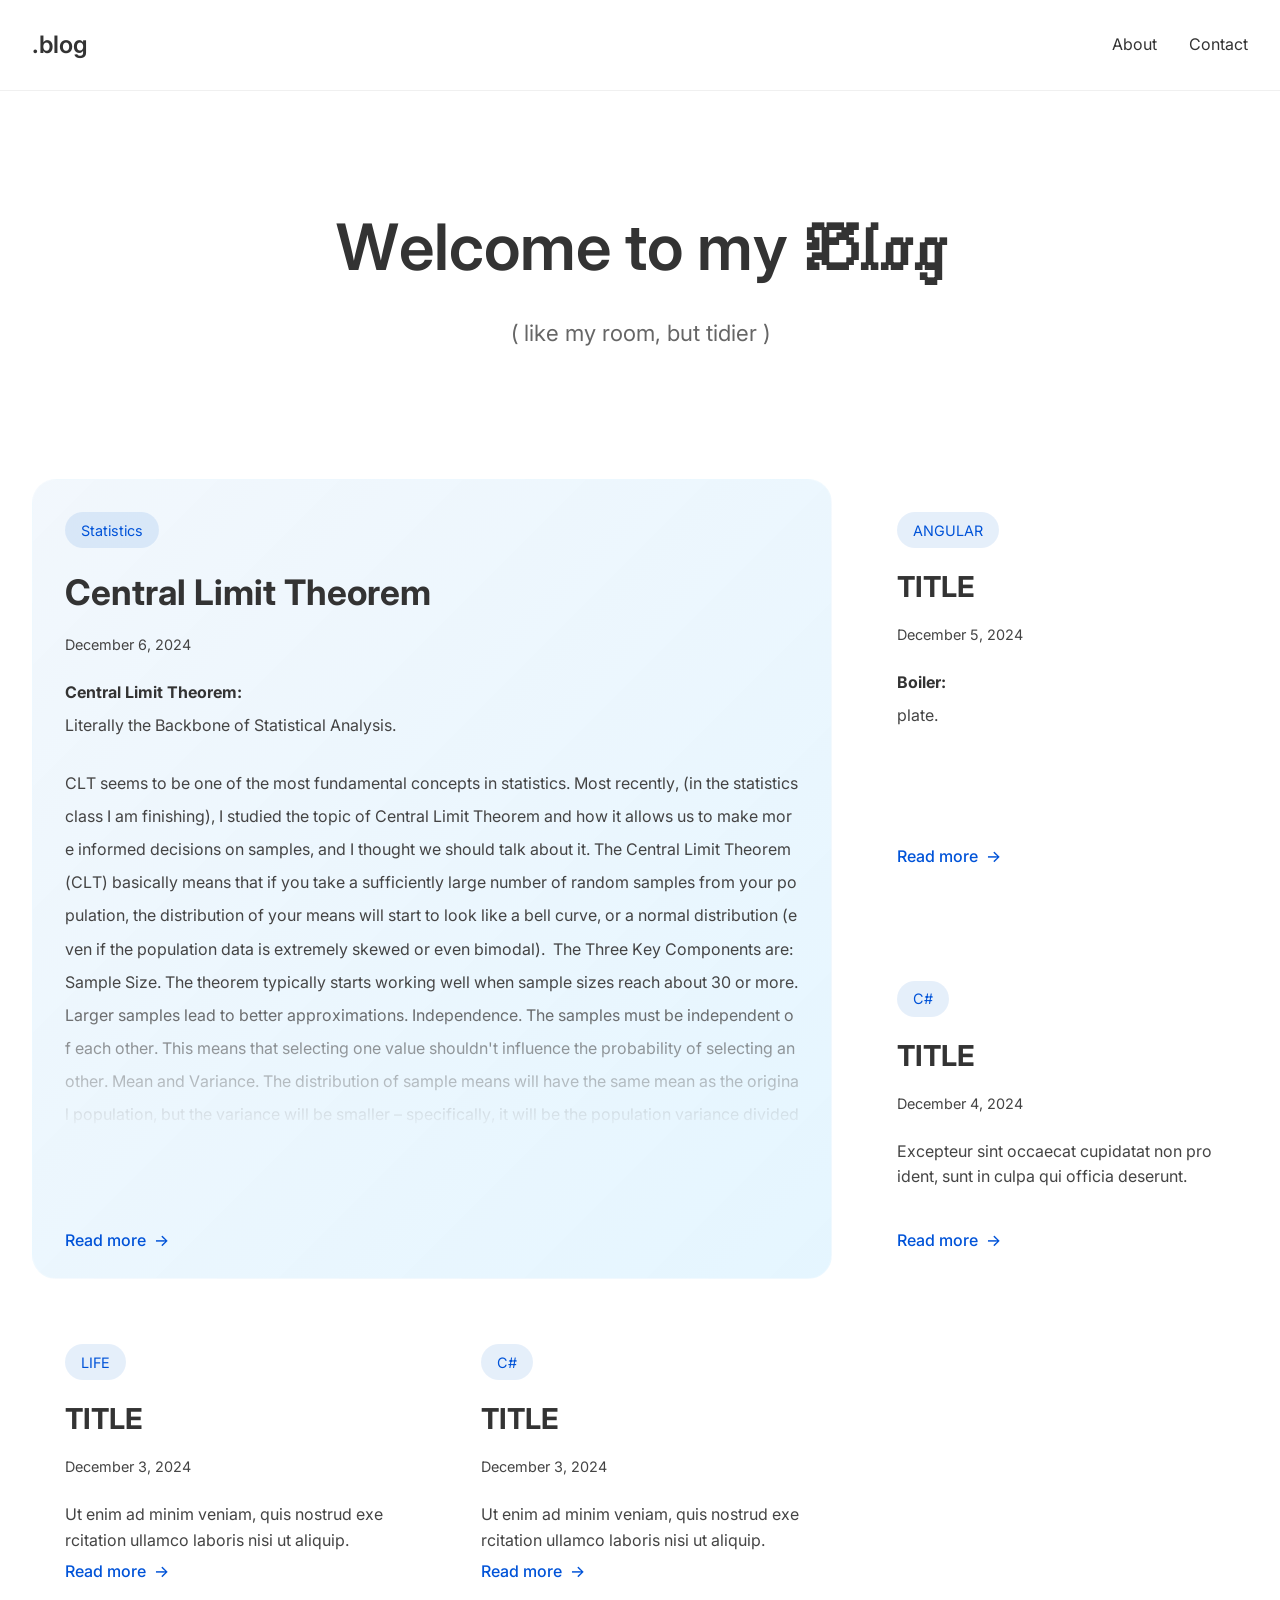
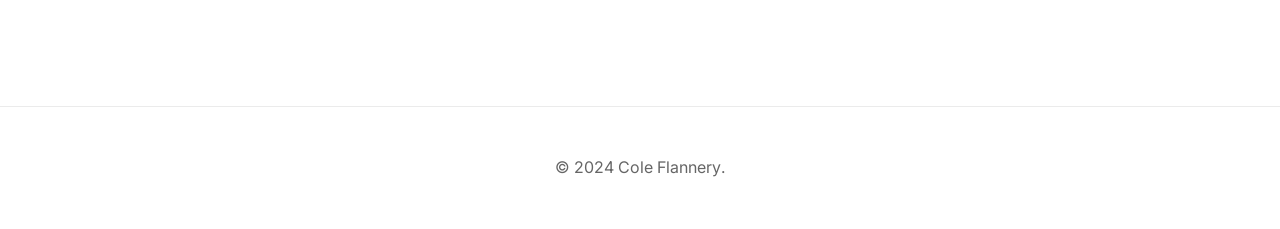
==== index.html @ 6cb51353 "fixed filetree" ====
<!DOCTYPE html>
<html lang="en">
<head>
    <meta charset="UTF-8">
    <meta name="viewport" content="width=device-width, initial-scale=1.0">
    <title>Cole Flannery</title>
    <link rel="stylesheet" href="index.css">
    <link rel="preconnect" href="https://fonts.googleapis.com">
    <link rel="preconnect" href="https://fonts.gstatic.com" crossorigin>
    <link href="https://fonts.googleapis.com/css2?family=Inter:wght@300;400;500;600&display=swap" rel="stylesheet">
    <link href="https://fonts.googleapis.com/css2?family=Jacquarda+Bastarda+9&family=Roboto:ital,wght@0,100;0,300;0,400;0,500;0,700;0,900;1,100;1,300;1,400;1,500;1,700;1,900&display=swap" rel="stylesheet">
</head>
<body>
    <div class="loader-wrapper">
        <div class="loader"></div>
    </div>
    
    <nav>
        <div class="nav-content">
            <h3 class="logo">.blog</h3>
            <div class="nav-links">
                <a href="#" class="nav-link">About</a>
                <a href="#" class="nav-link">Contact</a>
            </div>
        </div>
    </nav>

    <header>
        <h1 class="title">Welcome to my <span class="pixel-font">Blog</span></h1>
        <p class="subtitle">( like my room, but tidier )</p>
    </header>

    <main class="bento-grid">
        <article class="post featured">
            <span class="post-category">Statistics</span>
            <h2>Central Limit Theorem</h2>
            <p class="date">December 6, 2024</p>
            <span class="post-body">
                <h4>Central Limit Theorem:</h4> <p>Literally the Backbone of Statistical Analysis.</p>
                <p>CLT seems to be one of the most fundamental concepts in statistics. Most recently, (in the statistics class I am finishing), I studied the topic of Central Limit Theorem and how it allows us to make more informed decisions on samples, and I thought we should talk about it.
                The Central Limit Theorem (CLT) basically means that if you take a sufficiently large number of random samples from your population, the distribution of your means will start to look like a bell curve, or a normal distribution (even if the population data is extremely skewed or even bimodal). 
                The Three Key Components are: 
                Sample Size. The theorem typically starts working well when sample sizes reach about 30 or more. Larger samples lead to better approximations.
                Independence. The samples must be independent of each other. This means that selecting one value shouldn't influence the probability of selecting another.
                Mean and Variance. The distribution of sample means will have the same mean as the original population, but the variance will be smaller – specifically, it will be the population variance divided by the sample size.
                CLT  forms the foundation for Statistical inference, Hypothesis testing, and Confidence intervals. All of which are super important for general data analysis.
                Consider a quality control engineer at a manufacturing plant. They can't test every product, but by understanding the CLT, they can test random samples and make reliable speculations about the population. This can obviously be used in a plethora of fields.
                What makes the CLT truly remarkable is its universality. Whether you're measuring heights, test scores, or stock prices, the theorem holds true. This universality has led mathematician David Pollard to call it "probably the most important theorem in statistics."
                Check out this video, it helped me come to a better understanding of CLT. 
                https://www.youtube.com/embed/zeJD6dqJ5lo</p>
            </span>
            <a href="#" class="read-more">Read more</a>
        </article>

        <article class="post">
            <span class="post-category">ANGULAR</span>
            <h2>TITLE</h2>
            <p class="date">December 5, 2024</p>
            <span class="post-body">
                <h4>Boiler:</h4> <p>plate.</p>
                <p>Excepteur sint occaecat cupidatat non proident, sunt in culpa qui officia deserunt.</p>
            </span>
            <a href="#" class="read-more">Read more</a>
        </article>

        <article class="post">
            <span class="post-category">C#</span>
            <h2>TITLE</h2>
            <p class="date">December 4, 2024</p>
            <p>Excepteur sint occaecat cupidatat non proident, sunt in culpa qui officia deserunt.</p>
            <a href="#" class="read-more">Read more</a>
        </article>

        <article class="post">
            <span class="post-category">LIFE</span>
            <h2>TITLE</h2>
            <p class="date">December 3, 2024</p>
            <p>Ut enim ad minim veniam, quis nostrud exercitation ullamco laboris nisi ut aliquip.</p>
            <a href="#" class="read-more">Read more</a>
        </article>

        <article class="post">
            <span class="post-category">C#</span>
            <h2>TITLE</h2>
            <p class="date">December 3, 2024</p>
            <p>Ut enim ad minim veniam, quis nostrud exercitation ullamco laboris nisi ut aliquip.</p>
            <a href="#" class="read-more">Read more</a>
        </article>
        
    </main>

    <footer>
        <p>© 2024 Cole Flannery.</p>
    </footer>

    <script src="script.js"></script>
</body>
</html>
---- index.css ----
:root {
    --primary-color: #000000;
    --background-color: #ffffff;
    --text-color: #333333;
    --accent-color: #0053d8;
    --secondary-accent: #2499ff;
    --card-background: rgba(255, 255, 255, 0.4);
    --transition-speed: 0.3s;
    --ease-out-expo: cubic-bezier(0.19, 1, 0.22, 1);
}

* {
    margin: 0;
    padding: 0;
    box-sizing: border-box;
    -webkit-touch-callout: none; /* iOS Safari */
    -webkit-user-select: none; /* Safari */
    -khtml-user-select: none; /* Konqueror HTML */
    -moz-user-select: none; /* Old versions of Firefox */
    -ms-user-select: none; /* Internet Explorer/Edge */
    user-select: none; /* Non-prefixed version, currently supported by Chrome, Edge, Opera and Firefox */
}

.loader-wrapper {
    position: fixed;
    top: 0;
    left: 0;
    width: 100%;
    height: 100%;
    background: var(--background-color);
    display: flex;
    justify-content: center;
    align-items: center;
    z-index: 1000;
}

.loader-wrapper.fade-out {
    opacity: 0;
    visibility: hidden;
    transition: opacity 0.8s var(--ease-out-expo), visibility 0.8s;
}

.loader {
    width: 40px;
    height: 40px;
    border: 2px solid transparent;
    border-top-color: var(--accent-color);
    border-radius: 50%;
    animation: spin 1s linear infinite;
}

body {
    font-family: 'Inter', -apple-system, BlinkMacSystemFont, sans-serif;
    line-height: 1.6;
    color: var(--text-color);
    background-color: var(--background-color);
    overflow-x: hidden;
}

::-webkit-scrollbar {
    width: 10px;
    height: 10px;
}

::-webkit-scrollbar-track {
    background: transparent;
    border-radius: 8px;
}

::-webkit-scrollbar-thumb {
    background: rgba(0, 0, 0, 0.1);
    border-radius: 8px;
    border: 3px solid white;
    transition: all 0.3s var(--ease-out-expo);
}

::-webkit-scrollbar-thumb:hover {
    background: rgba(0, 102, 204, 0.3);
}

/* Firefox Scrollbar */
* {
    scrollbar-width: thin;
    scrollbar-color: rgba(0, 0, 0, 0.1) transparent;
}

::-webkit-scrollbar-thumb:active {
    background: var(--accent-color);
}

@media (hover: hover) {
    body:not(:hover)::-webkit-scrollbar-thumb {
        opacity: 0;
    }
    
    body:not(:hover) {
        scrollbar-color: transparent transparent;
    }
}

@media (prefers-color-scheme: dark) {
    ::-webkit-scrollbar-thumb {
        border-color: var(--background-color);
        background: rgba(255, 255, 255, 0.1);
    }
    
    ::-webkit-scrollbar-thumb:hover {
        background: rgba(255, 255, 255, 0.2);
    }
    
    ::-webkit-scrollbar-thumb:active {
        background: var(--secondary-accent);
    }
}

nav {
    position: fixed;
    top: 0;
    width: 100%;
    background: rgba(255, 255, 255, 0.8);
    backdrop-filter: blur(20px) saturate(180%);
    -webkit-backdrop-filter: blur(20px) saturate(180%);
    z-index: 100;
    border-bottom: 1px solid rgba(0, 0, 0, 0.06);
}

.nav-content {
    max-width: 1400px;
    margin: 0 auto;
    padding: 1.5rem 2rem;
    display: flex;
    justify-content: space-between;
    align-items: center;
}

.logo {
    font-size: 1.5rem;
    font-weight: 600;
    opacity: 0;
    animation: fadeIn 0.8s var(--ease-out-expo) 0.5s forwards;
}

.nav-links {
    display: flex;
    gap: 2rem;
}

.nav-link {
    color: var(--text-color);
    text-decoration: none;
    position: relative;
    padding: 0.5rem 0;
    opacity: 0;
    animation: fadeIn 0.8s var(--ease-out-expo) forwards;
    animation-delay: calc(0.7s + (var(--index) * 0.1s));
}

.nav-link::after {
    content: '';
    position: absolute;
    bottom: 0;
    left: 0;
    width: 100%;
    height: 1px;
    background: var(--accent-color);
    transform: scaleX(0);
    transform-origin: right;
    transition: transform 0.6s var(--ease-out-expo);
}

.nav-link:hover::after {
    transform: scaleX(1);
    transform-origin: left;
}

header {
    margin-top: 100px;
    padding: 6rem 2rem;
    text-align: center;
}

.title {
    font-size: 4rem;
    font-weight: 600;
    margin-bottom: 1rem;
    opacity: 0;
    animation: fadeUp 1s var(--ease-out-expo) 1s forwards;
}

.pixel-font {
        font-family: "Jacquarda Bastarda 9", serif;
        line-height: 1.6;
        color: var(--text-color);
        background-color: var(--background-color);
        font-weight: 900;
}

.subtitle {
    font-size: 1.4rem;
    color: #666;
    opacity: 0;
    animation: fadeUp 1s var(--ease-out-expo) 1.2s forwards;
}

.bento-grid {
    max-width: 1400px;
    margin: 0 auto;
    padding: 2rem;
    display: grid;
    grid-template-columns: repeat(auto-fit, minmax(300px, 1fr));
    gap: 2rem;
    grid-auto-flow: dense;
}

.post {
    background: var(--card-background);
    border-radius: 24px;
    padding: 2rem;
    position: relative;
    transition: all 0.6s var(--ease-out-expo);
    opacity: 0;
    transform: translateY(30px);
    backdrop-filter: blur(10px);
    border: 1px solid rgba(255, 255, 255, 0.2);
    max-height: 300px;
    overflow: hidden;
}

.post.visible {
    opacity: 1;
    transform: translateY(0);
    max-height: 26em;
}

.post.featured {
    grid-column: span 2;
    grid-row: span 2;
    background: linear-gradient(
        135deg,
        rgba(0, 102, 204, 0.05),
        rgba(0, 164, 255, 0.1)
    );
    max-height: 800px;
}

.post-category {
    display: inline-block;
    padding: 0.4rem 1rem;
    border-radius: 20px;
    background: rgba(0, 102, 204, 0.1);
    color: var(--accent-color);
    font-size: 0.9rem;
    margin-bottom: 1rem;
}

.post-body {
    -webkit-mask-image: linear-gradient(to bottom, black 40%, transparent 60%);
    mask-image: linear-gradient(to bottom, black 40%, transparent 60%);
}
 
 .post-body * {
    white-space: normal;
    word-wrap: break-word;
    overflow-wrap: break-word;
    hyphens: auto;
    overflow: hidden;
    padding: 0;
    margin: 0;
 }

.post h2 {
    font-size: 1.8rem;
    margin-bottom: 0.8rem;
    transition: transform 0.6s var(--ease-out-expo);
}

.post.featured h2 {
    font-size: 2.2rem;
}

.date {
    color: #666;
    margin-bottom: 1rem;
    font-size: 0.9rem;
}

.post p {
    color: #444;
    margin-bottom: 1.5rem;
}

.read-more {
    position: absolute;
    bottom: 0;
    width: 100%;
    height: 50px;
    z-index: 1;
    align-items: center;
    color: var(--accent-color);
    text-decoration: none;
    font-weight: 500;
    transition: transform 0.6s var(--ease-out-expo);
}

.read-more::after {
    content: '→';
    margin-left: 0.5rem;
    transition: transform 0.6s var(--ease-out-expo);
}

.post:hover {
    transform: translateY(-8px);
    box-shadow: 
        0 8px 12px rgba(0, 0, 0, 0.03),
        0 20px 40px rgba(0, 0, 0, 0.06);
}

.post:hover .read-more::after {
    transform: translateX(5px);
}

footer {
    text-align: center;
    padding: 3rem 2rem;
    color: #666;
    border-top: 1px solid rgba(0, 0, 0, 0.08);
    margin-top: 4rem;
}

.blog-modal {
    position: fixed;
    top: 0;
    left: 0;
    width: 100%;
    height: 100%;
    z-index: 1000;
    opacity: 0;
    visibility: hidden;
    transition: opacity 0.3s ease, visibility 0.3s ease;
}

.blog-modal.active {
    opacity: 1;
    visibility: visible;
}

.modal-overlay {
    position: absolute;
    top: 0;
    left: 0;
    width: 100%;
    height: 100%;
    background: rgba(0, 0, 0, 0.3);
    backdrop-filter: blur(8px);
}

.modal-container {
    position: absolute;
    top: 50%;
    left: 50%;
    width: 90%;
    max-width: 60vw;
    min-height: 90vh;
    max-height: 90vh;
    background: white;
    border-radius: 24px;
    transform: translate(-50%, -45%) scale(0.95);
    opacity: 0;
    transition: all 0.3s cubic-bezier(0.19, 1, 0.22, 1);
    overflow-y: auto;
    box-shadow: 0 10px 40px rgba(0, 0, 0, 0.1);
}

.modal-container.active {
    transform: translate(-50%, -50%) scale(1);
    opacity: 1;
    overflow-x: hidden;
    overflow-y: auto;
    -ms-overflow-style: none;  /* Internet Explorer 10+ */
    scrollbar-width: none;  /* Firefox */
}

.modal-container.active::-webkit-scrollbar { 
    display: none;  /* Safari and Chrome */
}

.modal-header {
    position: sticky;
    top: 0;
    z-index: 10;
    display: flex;
    justify-content: flex-end;
    padding: 1rem;
    margin: -2rem -2rem 0 -2rem;
    background: rgba(255, 255, 255, 0.8);
    backdrop-filter: blur(8px);
    border-top-left-radius: 24px;
    border-top-right-radius: 24px;
}

.modal-close {
    background: none;
    border: none;
    font-size: 2rem;
    padding-right: 3.2rem;
    cursor: pointer;
    width: 40px;
    height: 40px;
    display: flex;
    align-items: center;
    justify-content: center;
    color: #666;
    transition: all 0.3s ease;
    border-radius: 50%;
}

.modal-content {
    margin-top: 1rem;
    padding: 2rem;
}

.blog-post {
    max-width: 100%;
    overflow-x: hidden;
    overflow-y: auto;
}

.blog-header {
    margin: 2rem;
    padding: 0;
}

.blog-header h1 {
    font-size: 2.5rem;
    font-weight: 600;
    color: var(--text-color);
}

.blog-body {
    font-size: 1.1rem;
    line-height: 1.7;
    color: var(--text-color);
    overflow-x: hidden;
    overflow-y: auto;
}

.blog-body img {
    width: 100%;
    height: auto;
    border-radius: 12px;
    margin: 2rem 0;
}


.modal-container::-webkit-scrollbar {
    width: 8px;
}

.modal-container::-webkit-scrollbar-track {
    background: transparent;
}

.modal-container::-webkit-scrollbar-thumb {
    background: rgba(0, 0, 0, 0.1);
    border-radius: 4px;
}

.modal-container::-webkit-scrollbar-thumb:hover {
    background: rgba(0, 0, 0, 0.2);
}

@media (max-width: 768px) {
    .modal-container {
        width: 95%;
        padding: 1rem;
    }

    .modal-header {
        margin: -1rem -1rem 0 -1rem;
        padding: 0.5rem;
    }
    
    .modal-content {
        padding: 0 1rem;
    }

    .blog-header h1 {
        font-size: 2rem;
    }
}

@keyframes modalContentFade {
    from {
        opacity: 0;
        transform: translateY(20px);
    }
    to {
        opacity: 1;
        transform: translateY(0);
    }
}

.modal-content {
    animation: modalContentFade 0.3s ease-out forwards;
}

@keyframes fadeIn {
    to { opacity: 1; }
}

@keyframes fadeUp {
    from {
        opacity: 0;
        transform: translateY(20px);
    }
    to {
        opacity: 1;
        transform: translateY(0);
    }
}

@keyframes spin {
    to { transform: rotate(360deg); }
}

@media (max-width: 768px) {
    .nav-content {
        flex-direction: column;
        gap: 1rem;
    }

    .nav-links {
        flex-direction: column;
        text-align: center;
        gap: 1rem;
    }

    .title {
        font-size: 2.5rem;
    }

    .bento-grid {
        grid-template-columns: 1fr;
        word-wrap: normal;
    }

    .post.featured {
        grid-column: auto;
        grid-row: auto;
    }
}

.hover-letter {
    display: inline-block;
    cursor: default;
    transition: color 0.3s ease;
    transform-origin: bottom center;
}

.hover-letter:hover {
    animation: infiniteWiggle 1s ease-in-out infinite;
    color: var(--accent-color);
}

@keyframes infiniteWiggle {
    0%, 100% { 
        transform: translateY(-2px) rotate(0deg);
    }
    25% { 
        transform: translateY(-2px) rotate(-3deg) scale(1.1);
    }
    75% { 
        transform: translateY(-2px) rotate(3deg) scale(1.1);
    }
}

.hover-letter:hover ~ .hover-letter {
    animation-delay: 0.1s;
}

.hover-letter:hover ~ .hover-letter ~ .hover-letter {
    animation-delay: 0.2s;
}

/* performance optimization */
.hover-letter {
    will-change: transform;
    backface-visibility: hidden;
}

/* disable on reduced motion preference */
@media (prefers-reduced-motion: reduce) {
    .hover-letter:hover {
        animation: none;
        transform: translateY(-1px);
    }
}

/* disable on mobile/touch devices */
@media (hover: none) {
    .hover-letter {
        display: inline;
    }
    .hover-letter:hover {
        animation: none;
        transform: none;
    }
}

::selection {
    background: var(--accent-color);
    color: white;
}
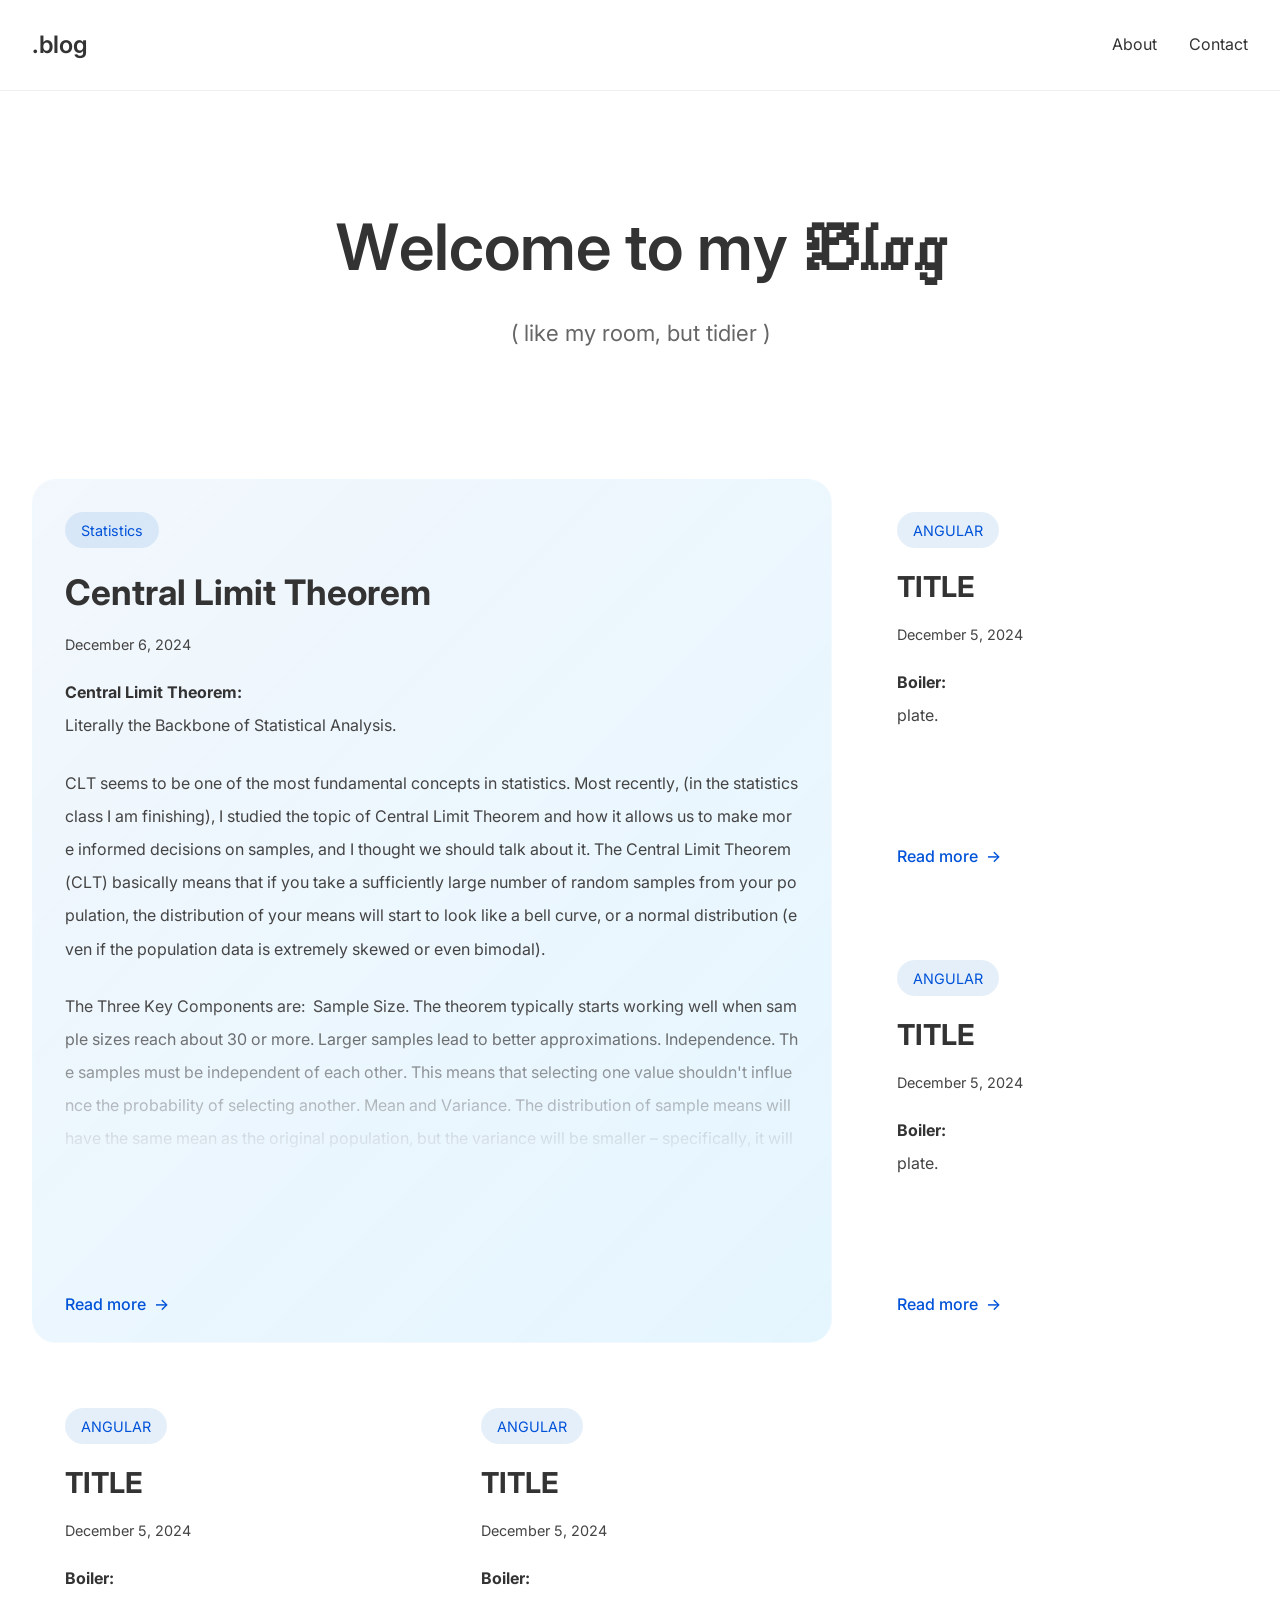
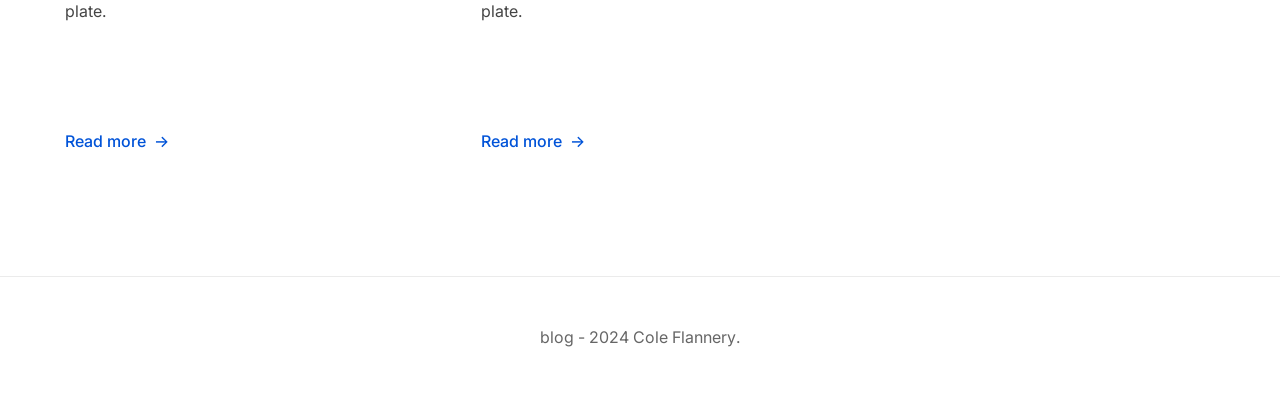
==== commit 46f4abb4: "Sizing fixes." ====
--- a/index.html
+++ b/index.html
@@ -3,7 +3,7 @@
 <head>
     <meta charset="UTF-8">
     <meta name="viewport" content="width=device-width, initial-scale=1.0">
-    <title>Cole Flannery</title>
+    <title>.blog</title>
     <link rel="stylesheet" href="index.css">
     <link rel="preconnect" href="https://fonts.googleapis.com">
     <link rel="preconnect" href="https://fonts.gstatic.com" crossorigin>
@@ -35,19 +35,32 @@
             <span class="post-category">Statistics</span>
             <h2>Central Limit Theorem</h2>
             <p class="date">December 6, 2024</p>
+                <span class="post-body">
+                    <h4>Central Limit Theorem:</h4> <p>Literally the Backbone of Statistical Analysis.</p> 
+                    <p>CLT seems to be one of the most fundamental concepts in statistics. Most recently, (in the statistics class I am finishing), I studied the topic of Central Limit Theorem and how it allows us to make more informed decisions on samples, and I thought we should talk about it.
+                    The Central Limit Theorem (CLT) basically means that if you take a sufficiently large number of random samples from your population, the distribution of your means will start to look like a bell curve, or a normal distribution (even if the population data is extremely skewed or even bimodal). 
+                    </p>
+                    <p>The Three Key Components are: 
+                    Sample Size. The theorem typically starts working well when sample sizes reach about 30 or more. Larger samples lead to better approximations.
+                    Independence. The samples must be independent of each other. This means that selecting one value shouldn't influence the probability of selecting another.
+                    Mean and Variance. The distribution of sample means will have the same mean as the original population, but the variance will be smaller – specifically, it will be the population variance divided by the sample size.
+                    CLT  forms the foundation for Statistical inference, Hypothesis testing, and Confidence intervals. All of which are super important for general data analysis.
+                    Consider a quality control engineer at a manufacturing plant. They can't test every product, but by understanding the CLT, they can test random samples and make reliable speculations about the population. This can obviously be used in a plethora of fields.
+                    What makes the CLT truly remarkable is its universality. Whether you're measuring heights, test scores, or stock prices, the theorem holds true. This universality has led mathematician David Pollard to call it "probably the most important theorem in statistics."
+                    Check out this video, it helped me come to a better understanding of CLT. 
+                    </p>
+                </p>
+            </span>
+            <a href="" class="read-more">Read more</a>
+        </article>
+
+        <article class="post">
+            <span class="post-category">ANGULAR</span>
+            <h2>TITLE</h2>
+            <p class="date">December 5, 2024</p>
             <span class="post-body">
-                <h4>Central Limit Theorem:</h4> <p>Literally the Backbone of Statistical Analysis.</p>
-                <p>CLT seems to be one of the most fundamental concepts in statistics. Most recently, (in the statistics class I am finishing), I studied the topic of Central Limit Theorem and how it allows us to make more informed decisions on samples, and I thought we should talk about it.
-                The Central Limit Theorem (CLT) basically means that if you take a sufficiently large number of random samples from your population, the distribution of your means will start to look like a bell curve, or a normal distribution (even if the population data is extremely skewed or even bimodal). 
-                The Three Key Components are: 
-                Sample Size. The theorem typically starts working well when sample sizes reach about 30 or more. Larger samples lead to better approximations.
-                Independence. The samples must be independent of each other. This means that selecting one value shouldn't influence the probability of selecting another.
-                Mean and Variance. The distribution of sample means will have the same mean as the original population, but the variance will be smaller – specifically, it will be the population variance divided by the sample size.
-                CLT  forms the foundation for Statistical inference, Hypothesis testing, and Confidence intervals. All of which are super important for general data analysis.
-                Consider a quality control engineer at a manufacturing plant. They can't test every product, but by understanding the CLT, they can test random samples and make reliable speculations about the population. This can obviously be used in a plethora of fields.
-                What makes the CLT truly remarkable is its universality. Whether you're measuring heights, test scores, or stock prices, the theorem holds true. This universality has led mathematician David Pollard to call it "probably the most important theorem in statistics."
-                Check out this video, it helped me come to a better understanding of CLT. 
-                https://www.youtube.com/embed/zeJD6dqJ5lo</p>
+                <h4>Boiler:</h4> <p>plate.</p>
+                <p>Excepteur sint occaecat cupidatat non proident, sunt in culpa qui officia deserunt.</p>
             </span>
             <a href="#" class="read-more">Read more</a>
         </article>
@@ -64,33 +77,31 @@
         </article>
 
         <article class="post">
-            <span class="post-category">C#</span>
+            <span class="post-category">ANGULAR</span>
             <h2>TITLE</h2>
-            <p class="date">December 4, 2024</p>
-            <p>Excepteur sint occaecat cupidatat non proident, sunt in culpa qui officia deserunt.</p>
+            <p class="date">December 5, 2024</p>
+            <span class="post-body">
+                <h4>Boiler:</h4> <p>plate.</p>
+                <p>Excepteur sint occaecat cupidatat non proident, sunt in culpa qui officia deserunt.</p>
+            </span>
             <a href="#" class="read-more">Read more</a>
         </article>
 
         <article class="post">
-            <span class="post-category">LIFE</span>
+            <span class="post-category">ANGULAR</span>
             <h2>TITLE</h2>
-            <p class="date">December 3, 2024</p>
-            <p>Ut enim ad minim veniam, quis nostrud exercitation ullamco laboris nisi ut aliquip.</p>
-            <a href="#" class="read-more">Read more</a>
-        </article>
-
-        <article class="post">
-            <span class="post-category">C#</span>
-            <h2>TITLE</h2>
-            <p class="date">December 3, 2024</p>
-            <p>Ut enim ad minim veniam, quis nostrud exercitation ullamco laboris nisi ut aliquip.</p>
+            <p class="date">December 5, 2024</p>
+            <span class="post-body">
+                <h4>Boiler:</h4> <p>plate.</p>
+                <p>Excepteur sint occaecat cupidatat non proident, sunt in culpa qui officia deserunt.</p>
+            </span>
             <a href="#" class="read-more">Read more</a>
         </article>
         
     </main>
 
     <footer>
-        <p>© 2024 Cole Flannery.</p>
+        <p>blog - 2024 Cole Flannery.</p>
     </footer>
 
     <script src="script.js"></script>
--- a/index.css
+++ b/index.css
@@ -7,6 +7,16 @@
     --card-background: rgba(255, 255, 255, 0.4);
     --transition-speed: 0.3s;
     --ease-out-expo: cubic-bezier(0.19, 1, 0.22, 1);
+}
+
+html {
+    margin: 0;
+    padding: 0;
+}
+
+body {
+    margin: 0;
+    padding: 0;
 }
 
 * {
@@ -240,7 +250,7 @@
         rgba(0, 102, 204, 0.05),
         rgba(0, 164, 255, 0.1)
     );
-    max-height: 800px;
+    max-height: 54rem;
 }
 
 .post-category {
@@ -294,7 +304,7 @@
     bottom: 0;
     width: 100%;
     height: 50px;
-    z-index: 1;
+    z-index: -99;
     align-items: center;
     color: var(--accent-color);
     text-decoration: none;
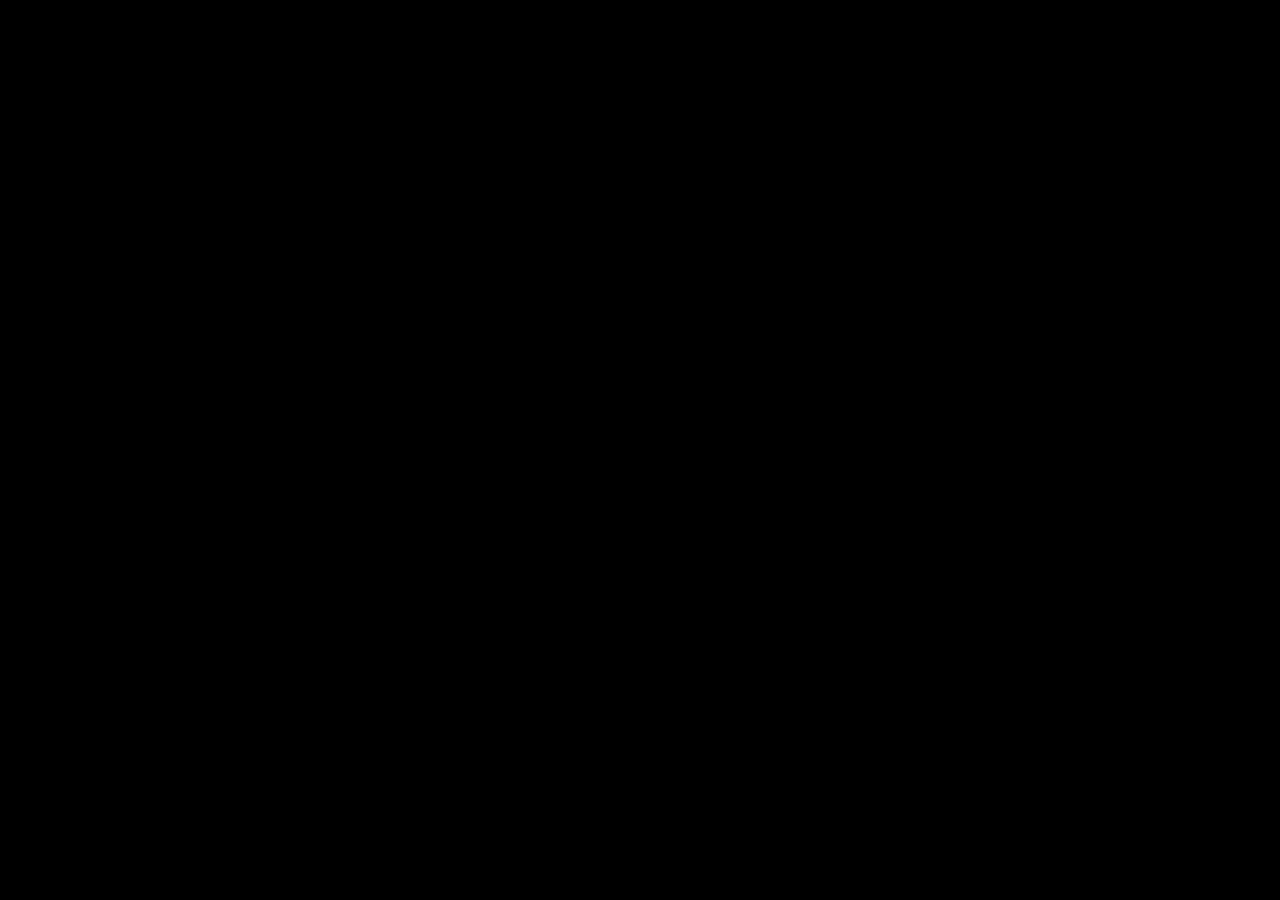
==== commit 6d6041cb: "Styling overhaul with new intro page." ====
--- a/index.html
+++ b/index.html
@@ -8,102 +8,16 @@
     <link rel="preconnect" href="https://fonts.googleapis.com">
     <link rel="preconnect" href="https://fonts.gstatic.com" crossorigin>
     <link href="https://fonts.googleapis.com/css2?family=Inter:wght@300;400;500;600&display=swap" rel="stylesheet">
-    <link href="https://fonts.googleapis.com/css2?family=Jacquarda+Bastarda+9&family=Roboto:ital,wght@0,100;0,300;0,400;0,500;0,700;0,900;1,100;1,300;1,400;1,500;1,700;1,900&display=swap" rel="stylesheet">
+    <link href="https://fonts.googleapis.com/css2?family=Jacquard+12&family=Micro+5&display=swap" rel="stylesheet">
 </head>
 <body>
-    <div class="loader-wrapper">
-        <div class="loader"></div>
+    <div class="loader">
+        <span class="loader-block">■</span>
     </div>
-    
-    <nav>
-        <div class="nav-content">
-            <h3 class="logo">.blog</h3>
-            <div class="nav-links">
-                <a href="#" class="nav-link">About</a>
-                <a href="#" class="nav-link">Contact</a>
-            </div>
-        </div>
-    </nav>
-
-    <header>
-        <h1 class="title">Welcome to my <span class="pixel-font">Blog</span></h1>
-        <p class="subtitle">( like my room, but tidier )</p>
-    </header>
-
-    <main class="bento-grid">
-        <article class="post featured">
-            <span class="post-category">Statistics</span>
-            <h2>Central Limit Theorem</h2>
-            <p class="date">December 6, 2024</p>
-                <span class="post-body">
-                    <h4>Central Limit Theorem:</h4> <p>Literally the Backbone of Statistical Analysis.</p> 
-                    <p>CLT seems to be one of the most fundamental concepts in statistics. Most recently, (in the statistics class I am finishing), I studied the topic of Central Limit Theorem and how it allows us to make more informed decisions on samples, and I thought we should talk about it.
-                    The Central Limit Theorem (CLT) basically means that if you take a sufficiently large number of random samples from your population, the distribution of your means will start to look like a bell curve, or a normal distribution (even if the population data is extremely skewed or even bimodal). 
-                    </p>
-                    <p>The Three Key Components are: 
-                    Sample Size. The theorem typically starts working well when sample sizes reach about 30 or more. Larger samples lead to better approximations.
-                    Independence. The samples must be independent of each other. This means that selecting one value shouldn't influence the probability of selecting another.
-                    Mean and Variance. The distribution of sample means will have the same mean as the original population, but the variance will be smaller – specifically, it will be the population variance divided by the sample size.
-                    CLT  forms the foundation for Statistical inference, Hypothesis testing, and Confidence intervals. All of which are super important for general data analysis.
-                    Consider a quality control engineer at a manufacturing plant. They can't test every product, but by understanding the CLT, they can test random samples and make reliable speculations about the population. This can obviously be used in a plethora of fields.
-                    What makes the CLT truly remarkable is its universality. Whether you're measuring heights, test scores, or stock prices, the theorem holds true. This universality has led mathematician David Pollard to call it "probably the most important theorem in statistics."
-                    Check out this video, it helped me come to a better understanding of CLT. 
-                    </p>
-                </p>
-            </span>
-            <a href="" class="read-more">Read more</a>
-        </article>
-
-        <article class="post">
-            <span class="post-category">ANGULAR</span>
-            <h2>TITLE</h2>
-            <p class="date">December 5, 2024</p>
-            <span class="post-body">
-                <h4>Boiler:</h4> <p>plate.</p>
-                <p>Excepteur sint occaecat cupidatat non proident, sunt in culpa qui officia deserunt.</p>
-            </span>
-            <a href="#" class="read-more">Read more</a>
-        </article>
-
-        <article class="post">
-            <span class="post-category">ANGULAR</span>
-            <h2>TITLE</h2>
-            <p class="date">December 5, 2024</p>
-            <span class="post-body">
-                <h4>Boiler:</h4> <p>plate.</p>
-                <p>Excepteur sint occaecat cupidatat non proident, sunt in culpa qui officia deserunt.</p>
-            </span>
-            <a href="#" class="read-more">Read more</a>
-        </article>
-
-        <article class="post">
-            <span class="post-category">ANGULAR</span>
-            <h2>TITLE</h2>
-            <p class="date">December 5, 2024</p>
-            <span class="post-body">
-                <h4>Boiler:</h4> <p>plate.</p>
-                <p>Excepteur sint occaecat cupidatat non proident, sunt in culpa qui officia deserunt.</p>
-            </span>
-            <a href="#" class="read-more">Read more</a>
-        </article>
-
-        <article class="post">
-            <span class="post-category">ANGULAR</span>
-            <h2>TITLE</h2>
-            <p class="date">December 5, 2024</p>
-            <span class="post-body">
-                <h4>Boiler:</h4> <p>plate.</p>
-                <p>Excepteur sint occaecat cupidatat non proident, sunt in culpa qui officia deserunt.</p>
-            </span>
-            <a href="#" class="read-more">Read more</a>
-        </article>
-        
+    <main >
+        <div class="text-load">hey there...</div>
+        <div class="text-load">curious about me?</div>
     </main>
-
-    <footer>
-        <p>blog - 2024 Cole Flannery.</p>
-    </footer>
-
     <script src="script.js"></script>
 </body>
 </html>
--- a/index.css
+++ b/index.css
@@ -1,28 +1,39 @@
 :root {
-    --primary-color: #000000;
-    --background-color: #ffffff;
-    --text-color: #333333;
-    --accent-color: #0053d8;
-    --secondary-accent: #2499ff;
-    --card-background: rgba(255, 255, 255, 0.4);
+    --primary-color: #ffffff;
+    --background-color: #000000;
+    --text-color: #ffffff;
+    --font: 'Inter', -apple-system, BlinkMacSystemFont, sans-serif;
+    --text-size: 1rem;
+    --accent-color: #8cff00;
+    --secondary-accent: #fff700;
     --transition-speed: 0.3s;
     --ease-out-expo: cubic-bezier(0.19, 1, 0.22, 1);
 }
 
 html {
+    height: 100vh;
+    width: 100vw;
     margin: 0;
     padding: 0;
+    overflow:hidden
 }
 
 body {
+    display: flex;
+    justify-content: center;
+    align-items: center;
+    height: 100vh;
+    width: 100vw;
     margin: 0;
     padding: 0;
+    overflow: auto;
 }
 
 * {
     margin: 0;
     padding: 0;
     box-sizing: border-box;
+    font-size: --var(text-size);
     -webkit-touch-callout: none; /* iOS Safari */
     -webkit-user-select: none; /* Safari */
     -khtml-user-select: none; /* Konqueror HTML */
@@ -31,7 +42,15 @@
     user-select: none; /* Non-prefixed version, currently supported by Chrome, Edge, Opera and Firefox */
 }
 
-.loader-wrapper {
+.main {
+    display: flex;
+    width: 80vw;
+    height: 80vh;
+}
+
+.loader {
+    font-size: var(--text-size);
+    color: var(--text-color);
     position: fixed;
     top: 0;
     left: 0;
@@ -42,25 +61,26 @@
     justify-content: center;
     align-items: center;
     z-index: 1000;
-}
-
-.loader-wrapper.fade-out {
-    opacity: 0;
-    visibility: hidden;
     transition: opacity 0.8s var(--ease-out-expo), visibility 0.8s;
 }
 
-.loader {
-    width: 40px;
-    height: 40px;
-    border: 2px solid transparent;
-    border-top-color: var(--accent-color);
-    border-radius: 50%;
-    animation: spin 1s linear infinite;
+.loader-block {
+    display: inline-block;
+}
+
+.text-load {
+    font-size: var(--text-size);
+    color: var(--text-color);
+    font-family: var(--font);
+    width: 100%;
+    height: 1.2rem;
+    display: flex;
+    justify-content: center;
+    align-items: center;
 }
 
 body {
-    font-family: 'Inter', -apple-system, BlinkMacSystemFont, sans-serif;
+    font: --var(font);
     line-height: 1.6;
     color: var(--text-color);
     background-color: var(--background-color);
@@ -121,80 +141,6 @@
     ::-webkit-scrollbar-thumb:active {
         background: var(--secondary-accent);
     }
-}
-
-nav {
-    position: fixed;
-    top: 0;
-    width: 100%;
-    background: rgba(255, 255, 255, 0.8);
-    backdrop-filter: blur(20px) saturate(180%);
-    -webkit-backdrop-filter: blur(20px) saturate(180%);
-    z-index: 100;
-    border-bottom: 1px solid rgba(0, 0, 0, 0.06);
-}
-
-.nav-content {
-    max-width: 1400px;
-    margin: 0 auto;
-    padding: 1.5rem 2rem;
-    display: flex;
-    justify-content: space-between;
-    align-items: center;
-}
-
-.logo {
-    font-size: 1.5rem;
-    font-weight: 600;
-    opacity: 0;
-    animation: fadeIn 0.8s var(--ease-out-expo) 0.5s forwards;
-}
-
-.nav-links {
-    display: flex;
-    gap: 2rem;
-}
-
-.nav-link {
-    color: var(--text-color);
-    text-decoration: none;
-    position: relative;
-    padding: 0.5rem 0;
-    opacity: 0;
-    animation: fadeIn 0.8s var(--ease-out-expo) forwards;
-    animation-delay: calc(0.7s + (var(--index) * 0.1s));
-}
-
-.nav-link::after {
-    content: '';
-    position: absolute;
-    bottom: 0;
-    left: 0;
-    width: 100%;
-    height: 1px;
-    background: var(--accent-color);
-    transform: scaleX(0);
-    transform-origin: right;
-    transition: transform 0.6s var(--ease-out-expo);
-}
-
-.nav-link:hover::after {
-    transform: scaleX(1);
-    transform-origin: left;
-}
-
-header {
-    margin-top: 100px;
-    padding: 6rem 2rem;
-    text-align: center;
-}
-
-.title {
-    font-size: 4rem;
-    font-weight: 600;
-    margin-bottom: 1rem;
-    opacity: 0;
-    animation: fadeUp 1s var(--ease-out-expo) 1s forwards;
 }
 
 .pixel-font {
@@ -205,359 +151,21 @@
         font-weight: 900;
 }
 
-.subtitle {
-    font-size: 1.4rem;
-    color: #666;
-    opacity: 0;
-    animation: fadeUp 1s var(--ease-out-expo) 1.2s forwards;
-}
-
-.bento-grid {
-    max-width: 1400px;
-    margin: 0 auto;
-    padding: 2rem;
-    display: grid;
-    grid-template-columns: repeat(auto-fit, minmax(300px, 1fr));
-    gap: 2rem;
-    grid-auto-flow: dense;
-}
-
-.post {
-    background: var(--card-background);
-    border-radius: 24px;
-    padding: 2rem;
-    position: relative;
-    transition: all 0.6s var(--ease-out-expo);
-    opacity: 0;
-    transform: translateY(30px);
-    backdrop-filter: blur(10px);
-    border: 1px solid rgba(255, 255, 255, 0.2);
-    max-height: 300px;
-    overflow: hidden;
-}
-
-.post.visible {
-    opacity: 1;
-    transform: translateY(0);
-    max-height: 26em;
-}
-
-.post.featured {
-    grid-column: span 2;
-    grid-row: span 2;
-    background: linear-gradient(
-        135deg,
-        rgba(0, 102, 204, 0.05),
-        rgba(0, 164, 255, 0.1)
-    );
-    max-height: 54rem;
-}
-
-.post-category {
-    display: inline-block;
-    padding: 0.4rem 1rem;
-    border-radius: 20px;
-    background: rgba(0, 102, 204, 0.1);
-    color: var(--accent-color);
-    font-size: 0.9rem;
-    margin-bottom: 1rem;
-}
-
-.post-body {
-    -webkit-mask-image: linear-gradient(to bottom, black 40%, transparent 60%);
-    mask-image: linear-gradient(to bottom, black 40%, transparent 60%);
-}
- 
- .post-body * {
-    white-space: normal;
-    word-wrap: break-word;
-    overflow-wrap: break-word;
-    hyphens: auto;
-    overflow: hidden;
-    padding: 0;
-    margin: 0;
- }
-
-.post h2 {
-    font-size: 1.8rem;
-    margin-bottom: 0.8rem;
-    transition: transform 0.6s var(--ease-out-expo);
-}
-
-.post.featured h2 {
-    font-size: 2.2rem;
-}
-
-.date {
-    color: #666;
-    margin-bottom: 1rem;
-    font-size: 0.9rem;
-}
-
-.post p {
-    color: #444;
-    margin-bottom: 1.5rem;
-}
-
-.read-more {
-    position: absolute;
-    bottom: 0;
-    width: 100%;
-    height: 50px;
-    z-index: -99;
-    align-items: center;
-    color: var(--accent-color);
-    text-decoration: none;
-    font-weight: 500;
-    transition: transform 0.6s var(--ease-out-expo);
-}
-
-.read-more::after {
-    content: '→';
-    margin-left: 0.5rem;
-    transition: transform 0.6s var(--ease-out-expo);
-}
-
-.post:hover {
-    transform: translateY(-8px);
-    box-shadow: 
-        0 8px 12px rgba(0, 0, 0, 0.03),
-        0 20px 40px rgba(0, 0, 0, 0.06);
-}
-
-.post:hover .read-more::after {
-    transform: translateX(5px);
-}
-
-footer {
-    text-align: center;
-    padding: 3rem 2rem;
-    color: #666;
-    border-top: 1px solid rgba(0, 0, 0, 0.08);
-    margin-top: 4rem;
-}
-
-.blog-modal {
-    position: fixed;
-    top: 0;
-    left: 0;
-    width: 100%;
-    height: 100%;
-    z-index: 1000;
-    opacity: 0;
-    visibility: hidden;
-    transition: opacity 0.3s ease, visibility 0.3s ease;
-}
-
-.blog-modal.active {
-    opacity: 1;
-    visibility: visible;
-}
-
-.modal-overlay {
-    position: absolute;
-    top: 0;
-    left: 0;
-    width: 100%;
-    height: 100%;
-    background: rgba(0, 0, 0, 0.3);
-    backdrop-filter: blur(8px);
-}
-
-.modal-container {
-    position: absolute;
-    top: 50%;
-    left: 50%;
-    width: 90%;
-    max-width: 60vw;
-    min-height: 90vh;
-    max-height: 90vh;
-    background: white;
-    border-radius: 24px;
-    transform: translate(-50%, -45%) scale(0.95);
-    opacity: 0;
-    transition: all 0.3s cubic-bezier(0.19, 1, 0.22, 1);
-    overflow-y: auto;
-    box-shadow: 0 10px 40px rgba(0, 0, 0, 0.1);
-}
-
-.modal-container.active {
-    transform: translate(-50%, -50%) scale(1);
-    opacity: 1;
-    overflow-x: hidden;
-    overflow-y: auto;
-    -ms-overflow-style: none;  /* Internet Explorer 10+ */
-    scrollbar-width: none;  /* Firefox */
-}
-
-.modal-container.active::-webkit-scrollbar { 
-    display: none;  /* Safari and Chrome */
-}
-
-.modal-header {
-    position: sticky;
-    top: 0;
-    z-index: 10;
-    display: flex;
-    justify-content: flex-end;
-    padding: 1rem;
-    margin: -2rem -2rem 0 -2rem;
-    background: rgba(255, 255, 255, 0.8);
-    backdrop-filter: blur(8px);
-    border-top-left-radius: 24px;
-    border-top-right-radius: 24px;
-}
-
-.modal-close {
-    background: none;
-    border: none;
-    font-size: 2rem;
-    padding-right: 3.2rem;
-    cursor: pointer;
-    width: 40px;
-    height: 40px;
-    display: flex;
-    align-items: center;
-    justify-content: center;
-    color: #666;
-    transition: all 0.3s ease;
-    border-radius: 50%;
-}
-
-.modal-content {
-    margin-top: 1rem;
-    padding: 2rem;
-}
-
-.blog-post {
-    max-width: 100%;
-    overflow-x: hidden;
-    overflow-y: auto;
-}
-
-.blog-header {
-    margin: 2rem;
-    padding: 0;
-}
-
-.blog-header h1 {
-    font-size: 2.5rem;
-    font-weight: 600;
-    color: var(--text-color);
-}
-
-.blog-body {
-    font-size: 1.1rem;
-    line-height: 1.7;
-    color: var(--text-color);
-    overflow-x: hidden;
-    overflow-y: auto;
-}
-
-.blog-body img {
-    width: 100%;
-    height: auto;
-    border-radius: 12px;
-    margin: 2rem 0;
-}
-
-
-.modal-container::-webkit-scrollbar {
+*::-webkit-scrollbar {
     width: 8px;
 }
 
-.modal-container::-webkit-scrollbar-track {
+*::-webkit-scrollbar-track {
     background: transparent;
 }
 
-.modal-container::-webkit-scrollbar-thumb {
+*::-webkit-scrollbar-thumb {
     background: rgba(0, 0, 0, 0.1);
     border-radius: 4px;
 }
 
-.modal-container::-webkit-scrollbar-thumb:hover {
+*::-webkit-scrollbar-thumb:hover {
     background: rgba(0, 0, 0, 0.2);
-}
-
-@media (max-width: 768px) {
-    .modal-container {
-        width: 95%;
-        padding: 1rem;
-    }
-
-    .modal-header {
-        margin: -1rem -1rem 0 -1rem;
-        padding: 0.5rem;
-    }
-    
-    .modal-content {
-        padding: 0 1rem;
-    }
-
-    .blog-header h1 {
-        font-size: 2rem;
-    }
-}
-
-@keyframes modalContentFade {
-    from {
-        opacity: 0;
-        transform: translateY(20px);
-    }
-    to {
-        opacity: 1;
-        transform: translateY(0);
-    }
-}
-
-.modal-content {
-    animation: modalContentFade 0.3s ease-out forwards;
-}
-
-@keyframes fadeIn {
-    to { opacity: 1; }
-}
-
-@keyframes fadeUp {
-    from {
-        opacity: 0;
-        transform: translateY(20px);
-    }
-    to {
-        opacity: 1;
-        transform: translateY(0);
-    }
-}
-
-@keyframes spin {
-    to { transform: rotate(360deg); }
-}
-
-@media (max-width: 768px) {
-    .nav-content {
-        flex-direction: column;
-        gap: 1rem;
-    }
-
-    .nav-links {
-        flex-direction: column;
-        text-align: center;
-        gap: 1rem;
-    }
-
-    .title {
-        font-size: 2.5rem;
-    }
-
-    .bento-grid {
-        grid-template-columns: 1fr;
-        word-wrap: normal;
-    }
-
-    .post.featured {
-        grid-column: auto;
-        grid-row: auto;
-    }
 }
 
 .hover-letter {
@@ -568,7 +176,6 @@
 }
 
 .hover-letter:hover {
-    animation: infiniteWiggle 1s ease-in-out infinite;
     color: var(--accent-color);
 }
 
